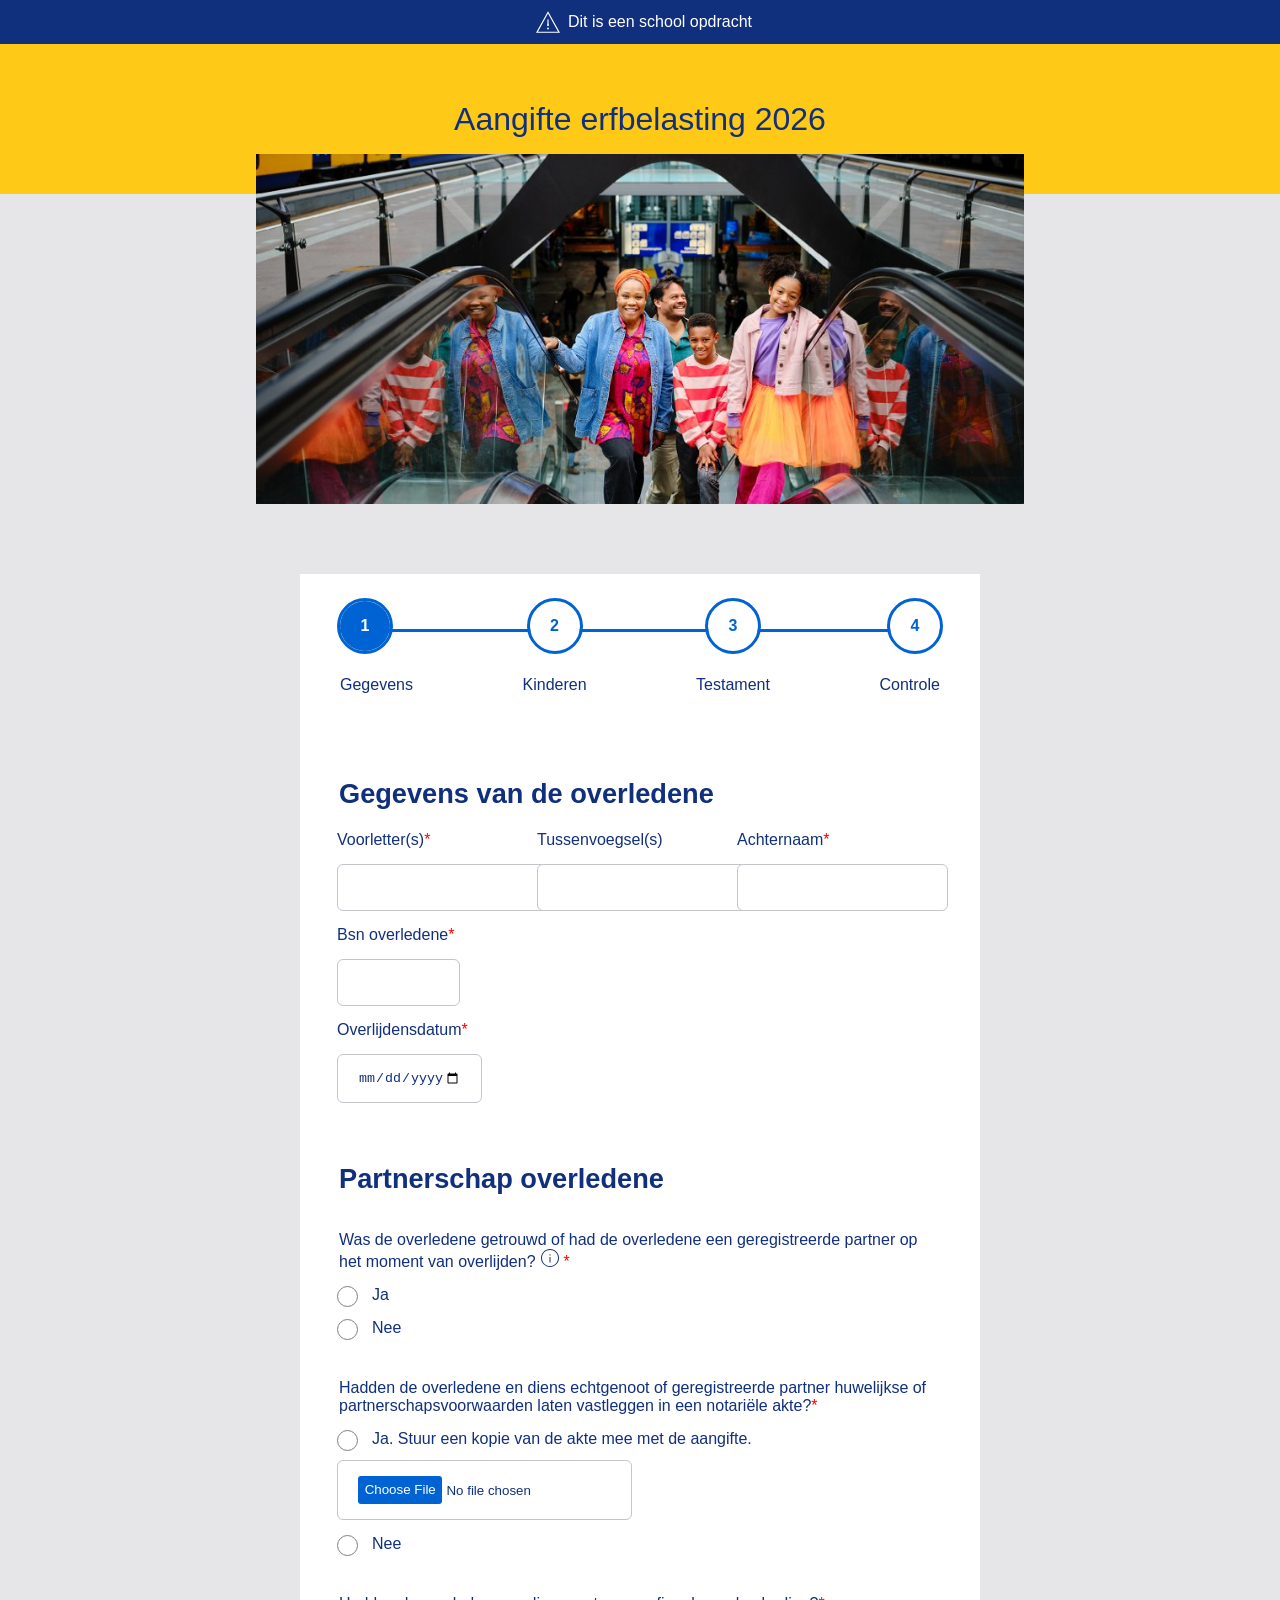
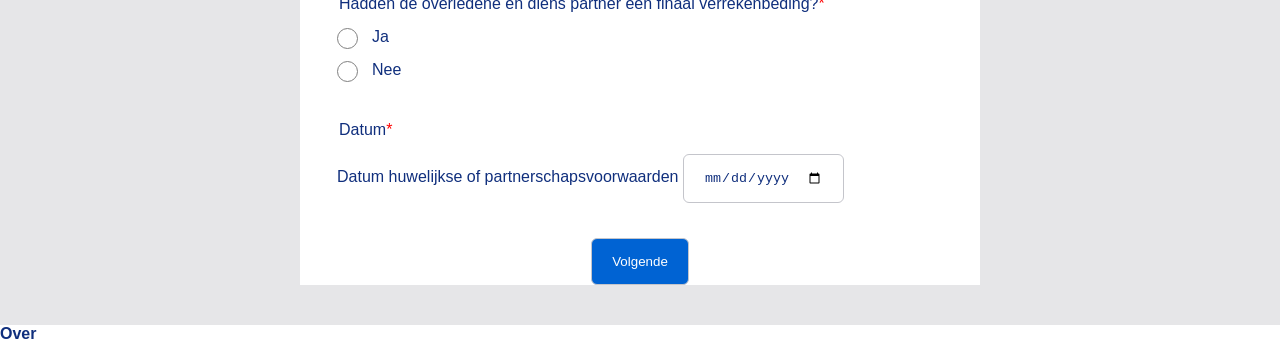
==== index.html @ 88e2ab3c "getting somewhere" ====
<!DOCTYPE html>
<html lang="nl">
<head>
	<meta charset="UTF-8">
	<meta name="viewport" content="width=device-width, initial-scale=1.0">
	<title>Aangifte erfbelasting 2026</title>
	<link rel="stylesheet" href="styles/style.css">
	<link rel="stylesheet" href="styles/steps.css">
	<link rel="stylesheet" href="styles/steps1.css">
</head>
<body>
	<header>
		<img class=alert src="img/alert.svg" alt="">
		<p>Dit is een school opdracht</p>
	</header>
	<main>
		<section>
			<h1>Aangifte erfbelasting 2026</h1>
			<img class="hero" src="img/trein.jpg" alt="trein">
		</section>
		<form action="page-two.html">
			<nav>
				<ol>
					<li><a href="#">Gegevens</a></li>
					<li><a href="page-two.html">Kinderen</a></li>
					<li><a href="page-three.html">Testament</a></li>
					<li><a href="check.html">Controle</a></li>
				</ol>
			</nav>
			<fieldset>
				<legend>Gegevens van de overledene</legend>
				<div class="three-col">
					<div>
						<label for="ov-naam">Voorletter(s)</label>
						<input required pattern="[A-Za-z.]+" type="text" id="ov-naam" name="ov-naam">
						<p class="error" id="error-ov-naam"></p>
					</div>
					<div>
						<label for="ov-tussen">Tussenvoegsel(s)</label>
						<input pattern="[A-Za-z]+" type="text" id="ov-tussen" name="tussen">
						<p class="errortwo"></p>
					</div>
					<div>
						<label for="ov-achternaam">Achternaam</label>
							<input required pattern="[A-Za-z]+" type="text" id="ov-achternaam" name="ov-achternaam">
							<p class="error" id="error-ov-achternaam"></p>
					</div>
				</div>
				<label for="bsn1">Bsn overledene</label>
				<input required min="100000000" max="999999999" id="bsn1" name="bsn1" type="number">
				<p class="error" id="error-bsn1"></p>

				<label for="deathdate">Overlijdensdatum</label>
				<input required type="date" id="deathdate" name="death-date">
				<p class="error" id="error-deathdate"></p>

			</fieldset>



			<fieldset>
				<legend>Partnerschap overledene</legend>
				
				<fieldset>
					<legend>Was de overledene getrouwd of had de overledene een geregistreerde partner op het moment van overlijden?<span class="tooltip">
						<img src="img/info.svg" alt="info">
						<span class="tooltiptext">Echtgenoot of geregistreerde partner zijn, is niet hetzelfde als:
							Samenwonen met een notarieel samenlevingscontract of
							samen met een huisgenoot op hetzelfde adres staan ingeschreven in de Basisregistratie Personen (BRP) van de gemeente
						</span>
					</span></legend>
					<label>
						Ja
						<input type="radio" name="overledene-getrouwd" value="overledene-getrouwd-ja">
						 <span class="checkmark"></span>
					</label>
					<label>
						Nee
						<input type="radio" name="overledene-getrouwd" value="overledene-getrouwd-nee">
						 <span class="checkmark"></span>
					</label>
				</fieldset>



				<fieldset class="b">
					<legend>Hadden de overledene en diens echtgenoot of geregistreerde partner huwelijkse of partnerschapsvoorwaarden laten vastleggen in een notariële akte?</legend>
					<label>Ja. Stuur een kopie van de akte mee met de aangifte.
						<input type="radio" name="notariële-akte" value="notariële-akte-ja">
						<span class="checkmark"></span>
					</label>
					<input type="file"> 
					<label>Nee
						<input type="radio" name="notariële-akte" value="notariële-akte-nee">
						<span class="checkmark"></span>
					</label>
				</fieldset>


			
				<fieldset class="c">
					<legend>Hadden de overledene en diens partner een finaal verrekenbeding?</legend>
					<label>Ja
						<input type="radio" name="finaal-verrekenbedin" value="finaal-verrekenbedin-ja">
						<span class="checkmark"></span>
					</label>
					<label>Nee
						<input type="radio" name="finaal-verrekenbedin" value="finaal-verrekenbedin-nee">
						<span class="checkmark"></span>
					</label>
				</fieldset>

				<fieldset class="d">
					<legend>Datum</legend>
					<label>Datum huwelijkse of partnerschapsvoorwaarden
						<input type="date" name="datum-huwelijk">
					</label>
				</fieldset>

			</fieldset>
			<input type="submit" value="Volgende" class="next-btn">
		</form>
	</main>
	<footer>
		<b>Over</b>
		<!-- <ul>
			<li>Minor</li>
			<li>Webdesign</li>
			<li>Development</li>
			<li>Alisha</li>
		</ul> -->
	</footer>
	<script src="script.js"></script>
</body>
</html>
---- styles/style.css ----
:root {
	--ns-yellow: #ffc917;
	--ns-blue: #102F7D;
	--grey-bg: #E6E6E8;
	--white: #ffffff;
	--black: #000000;
	--btn: #0063d3;
	--transparent-blue: #0062d355;
	--ns-border-form: #c4c5cb;
	--invalid: red;
	--valid:  rgb(47, 201, 0);
	--radio-color: #05A887;
}

* {
	margin: 0;
	box-sizing: border-box;
	color: var(--ns-blue);
}

header {
	display: flex;
	align-items: center;
	justify-content: center;
	text-align: center;
	padding: 2px;
	background-color: var(--ns-blue);
}

header > p {
	color: var(--white);
}

h1 {
	text-align: center;
	margin: 15px 0;
	font-weight: 100;
	font-size: 2em;
}

body {
	background-color: var(--grey-bg);
	font-family: 'Segoe UI', Tahoma, Geneva, Verdana, sans-serif, sans-serif, arial;
}

ul li {
	color: var(--white);
}

section {
	position: relative;
	background-color: var(--ns-yellow);
	display: flex;
	align-items: center;
	justify-content: center;
	flex-direction: column;
	width: 100%;
	height: 150px;
}

main {
	display: flex;
	align-items: center;
	justify-content: center;
	flex-direction: column;
}

/* form */
form {
	display: flex;
	justify-content: center;
	align-items: center;
	flex-direction: column;
	background-color: var(--white);
	margin: 0 0 40px 0;
	padding: 0 20px;
	width: 100%;
}

label {
	display: block;
	margin: 15px 0;
}

legend {
	font-weight: 700;
	font-size: 1.7rem;
	padding-top: 30px;
}

:user-invalid {
	border-bottom: 2px solid var(--invalid);
}

:user-valid {
	border-bottom: 2px solid var(--valid);
	background-image: url(../img/Green-check-mark.png);
	background-repeat: no-repeat;
    background-position: right 10px center;
    background-size: 10px;
}

label:has(+ input:required)::after,
div label:has(input:required)::after {
    content: "*";
    color: var(--invalid);
}

fieldset {
	width: 100%;
	margin: 10px;
	border: none;
}

fieldset > fieldset > legend {
	font-weight: 200;
	font-size: 16px;
}

fieldset > fieldset {
	padding: 0;
	margin: 0;
}

/* input */
input {
	padding: 15px 20px;
	border: 1px solid var(--ns-border-form);
	border-radius: 6px;
}

input:focus {
	outline: none !important;
    border: 2px solid var(--btn);
}

input[type='submit'] {
	background-color: var(--btn);
	color: var(--white);
	&:hover {
		cursor: pointer;
	}
}

input[type='radio']
{
	display: inline;
	padding: 20px;
}

/*
Source - https://stackoverflow.com/a/4298216
Posted by antonj, modified by community. See post 'Timeline' for change history
Retrieved 2026-03-08, License - CC BY-SA 4.0
*/

input::-webkit-outer-spin-button,
input::-webkit-inner-spin-button {
    -webkit-appearance: none;
    margin: 0;
}

input[type=number] {
    -moz-appearance: textfield; /* Firefox */
}

footer {
	background-color: var(--white);
	color: var(--btn);
}

label:has(input[type='radio']) {
  display: block;
  position: relative;
  padding-left: 35px;
  margin-bottom: 12px;
  cursor: pointer;
  -webkit-user-select: none;
  -moz-user-select: none;
  -ms-user-select: none;
  user-select: none;
}

/* Hide the browser's default radio button */
label input[type='radio'] {
  position: absolute;
  opacity: 0;
  cursor: pointer;
}

/* Create a custom radio button */
.checkmark {
  position: absolute;
  top: 0;
  left: 0;
  height: 21px;
  width: 21px;
  background-color: var(--white);
  border-radius: 50%;
  border: 1px solid gray;
}

/* On mouse-over, add a grey background color */
label:hover input ~ .checkmark {
  background-color: #ccc;
}

/* When the radio button is checked, add a blue background */
label input:checked ~ .checkmark {
  background-color: var(--white);
  border: 1px solid var(--radio-color);
}

/* Create the indicator (the dot/circle - hidden when not checked) */
.checkmark:after {
  content: "";
  position: absolute;
  display: none;
}

/* Show the indicator (dot/circle) when checked */
label input:checked ~ .checkmark:after {
  display: block;
}

/* Style the indicator (dot/circle) */
label .checkmark:after {
 	top: 4px;
    left: 4px;
    width: 11px;
    height: 11px;
	border-radius: 50%;
	background: var(--radio-color);
	animation: 0.1s --pop-in ease-in;
}

.three-col {
	display: grid;
	grid-template-columns: repeat(auto-fill, 200px);
}

div label input {
	margin: 10px 0;
}

.error {
	color: red;
}

.alert {
	z-index: 10;
	position: relative;
	width: 40px;
	height: 40px;
	top: 0;
}

input::file-selector-button {
  font-weight: bold;
  background-color: var(--btn);
  color: var(--white);
  padding: 0.5em;
  border-radius: 3px;
  border: none;
  font-weight: 100;
}

fieldset > fieldset legend::after {
	content: "*";
	color: var(--invalid);
}

.tooltip {
  position: relative;
  display: inline-block;
  cursor: pointer;
}

.tooltip img {
	  margin: 0 5px;
}

.tooltiptext {
  visibility: hidden;
  width: 300px;
  line-height: 24px;
  background-color: rgb(40, 40, 40);
  color: var(--white);
  border-radius: 6px;
  padding: 15px;
  position: absolute;
  z-index: 1;
  top: 100%;
  left: 65%;
  margin-left: -65px;
  -webkit-box-shadow: 0px 8px 28px -1px rgba(0,0,0,0.19); 
	box-shadow: 0px 8px 28px -1px rgba(0,0,0,0.19);
}

.tooltip:hover .tooltiptext {
  visibility: visible;
}

fieldset:has([value="overledene-getrouwd-nee"]:checked) + .b,
fieldset:has([value="overledene-getrouwd-nee"]:checked) ~ .c,
fieldset:has([value="overledene-getrouwd-nee"]:checked) ~ .d {
  display: none;
}

fieldset:has([value="notariële-akte-nee"]:checked) ~ .c,
fieldset:has([value="notariële-akte-nee"]:checked) ~ .d {
  display: none;
}

fieldset:has([value="kinderen-nee"]:checked) ~ .e,
fieldset:has([value="kinderen-nee"]:checked) ~ .f {
	display: none;
}

fieldset:has([value="kinderen-overleden-nee"]:checked) ~ .f {
	display: none;
}

fieldset:has([value="overledene-testament-nee"]:checked) ~ .g {
	display: none;
}

.card {
	background-color: var(--ns-yellow);
	padding: 20px;
}

@keyframes --pop-in {
	0% {
		scale: 0.5;
	}
	100% {
		scale: 1;
	}
}

@media (min-width: 1000px) {
	form {
		width: 680px;
		padding: 0 25px;
	}

	fieldset > fieldset {
		width: 100%;
	}

	ol {
		width: 600px;
	}
}

@media print {
	body {
		color: var(--black);
	}

	section {
	  margin-bottom: 0;
	}

  img, ol, input[type='submit'] header,
  footer, nav {
	display: none;
  }

}
---- styles/steps.css ----
ol {
	margin: 55px 0 0 0;
	padding: 0;
	position: sticky;
	display: flex;
	justify-content: space-between;
	align-items: center;
	list-style: none;
	border-top: 3px solid var(--btn);
	width: 320px;
}

a {
	text-decoration: none;
	column-rule: var(--btn);
	/* padding: 60px 20px 20px 20px; */
}

ol > li {
	display: flex;
	justify-content: center;
	align-items: center;
	padding: 44px 0;
	&:hover {
		cursor: pointer;
	}
}

ol > li::before {
	content: "";
	display: flex;
	align-items: center;
	justify-content: center;
	position: absolute;
	width: 50px;
	height: 50px;
	border-radius: 50px;
	font-weight: 700;
	bottom: 87px;
}

ol > li:first-child {
	justify-content: left;
}

ol > li:last-child {
	justify-content: right;
}

ol > li:nth-child(2)::before,
ol > li:nth-child(3)::before,
ol > li:nth-child(4)::before {
	color: var(--btn);
	background-color: var(--white);
	outline: 3px solid var(--btn);
}
ol > li:nth-child(2)::before {
	content: "2";
}

ol > li:nth-child(3)::before {
	content: "3";
}

ol > li:nth-child(4)::before {
	content: "4";
}


@media (min-width: 1000px) {

	ol {
		width: 600px;
	}
}
---- styles/steps1.css ----
ol > li:nth-child(1)::before {
	content: "1";
	color: var(--white);
	background-color: var(--btn);
	outline: 3px solid var(--btn);
}

.hero {
	position: absolute;
	top: 125px;
	width: 95%;
	height: 250px;
    object-fit: cover;
}

section {
	margin-bottom: 250px;
}


@media (min-width: 1000px) {
	section {
		margin-bottom: 380px;
	}

	.hero {
		top: 110px;
		width: 60%;
		height: 350px;
	}
}
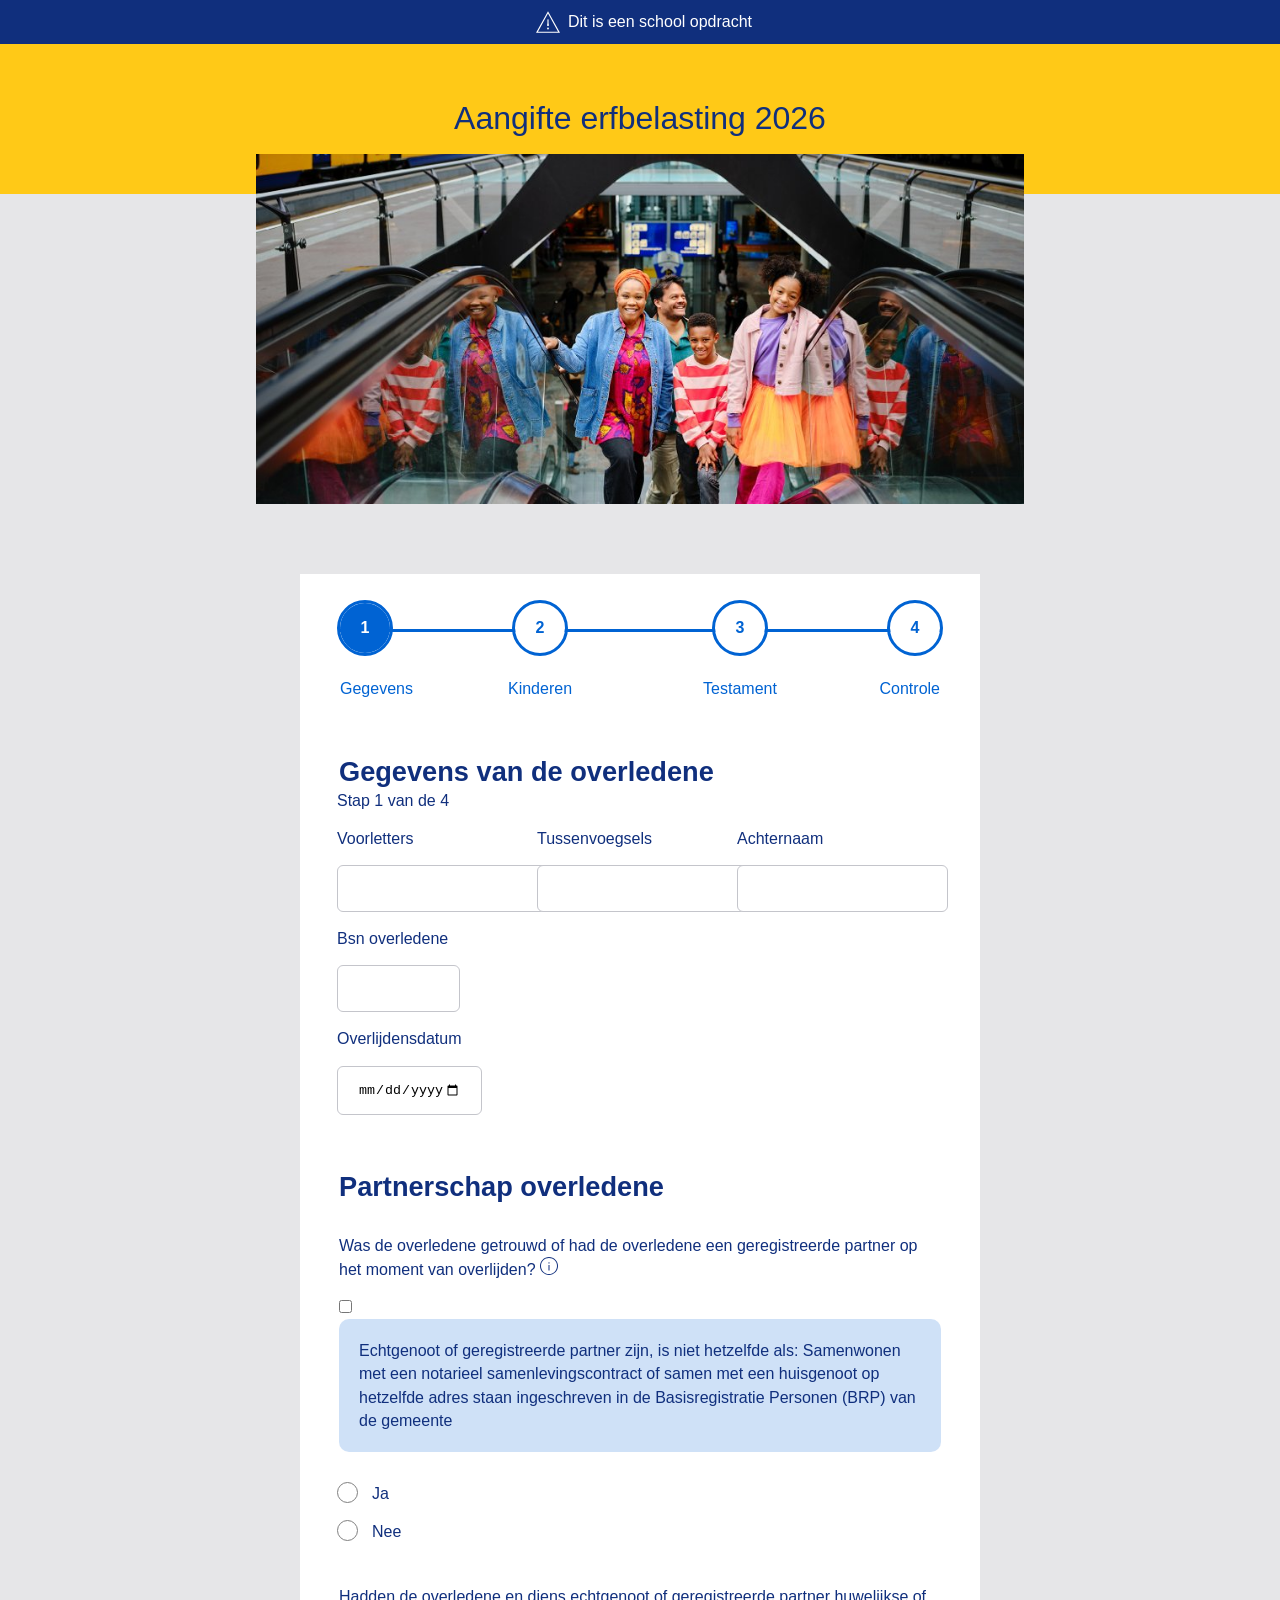
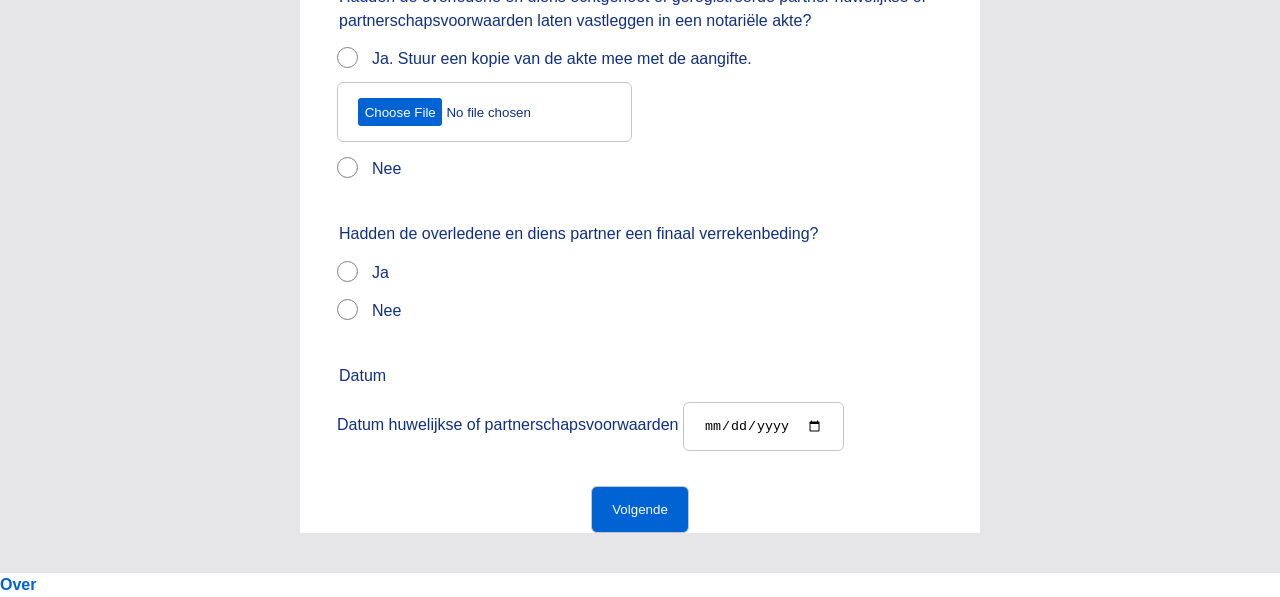
==== commit c97bcb6e: "stom" ====
--- a/index.html
+++ b/index.html
@@ -7,6 +7,7 @@
 	<link rel="stylesheet" href="styles/style.css">
 	<link rel="stylesheet" href="styles/steps.css">
 	<link rel="stylesheet" href="styles/steps1.css">
+	<link href="styles/print.css" media="print" rel="stylesheet" />
 </head>
 <body>
 	<header>
@@ -29,14 +30,15 @@
 			</nav>
 			<fieldset>
 				<legend>Gegevens van de overledene</legend>
+				<p>Stap 1 van de 4</p>
 				<div class="three-col">
 					<div>
-						<label for="ov-naam">Voorletter(s)</label>
+						<label for="ov-naam">Voorletters</label>
 						<input required pattern="[A-Za-z.]+" type="text" id="ov-naam" name="ov-naam">
 						<p class="error" id="error-ov-naam"></p>
 					</div>
 					<div>
-						<label for="ov-tussen">Tussenvoegsel(s)</label>
+						<label for="ov-tussen">Tussenvoegsels</label>
 						<input pattern="[A-Za-z]+" type="text" id="ov-tussen" name="tussen">
 						<p class="errortwo"></p>
 					</div>
@@ -64,10 +66,14 @@
 				<fieldset>
 					<legend>Was de overledene getrouwd of had de overledene een geregistreerde partner op het moment van overlijden?<span class="tooltip">
 						<img src="img/info.svg" alt="info">
-						<span class="tooltiptext">Echtgenoot of geregistreerde partner zijn, is niet hetzelfde als:
-							Samenwonen met een notarieel samenlevingscontract of
-							samen met een huisgenoot op hetzelfde adres staan ingeschreven in de Basisregistratie Personen (BRP) van de gemeente
-						</span>
+						<label for="">
+							<input type="checkbox" name="info-geregistreerde-partner">
+							<div class="info">
+								Echtgenoot of geregistreerde partner zijn, is niet hetzelfde als:
+								Samenwonen met een notarieel samenlevingscontract of
+								samen met een huisgenoot op hetzelfde adres staan ingeschreven in de Basisregistratie Personen (BRP) van de gemeente
+							</div>
+						</label>
 					</span></legend>
 					<label>
 						Ja
--- a/styles/style.css
+++ b/styles/style.css
@@ -5,7 +5,7 @@
 	--white: #ffffff;
 	--black: #000000;
 	--btn: #0063d3;
-	--transparent-blue: #0062d355;
+	--transparent-blue: #0062d330;
 	--ns-border-form: #c4c5cb;
 	--invalid: red;
 	--valid:  rgb(47, 201, 0);
@@ -15,7 +15,11 @@
 * {
 	margin: 0;
 	box-sizing: border-box;
+}
+
+body {
 	color: var(--ns-blue);
+	line-height: 145%;
 }
 
 header {
@@ -34,7 +38,7 @@
 h1 {
 	text-align: center;
 	margin: 15px 0;
-	font-weight: 100;
+	font-weight: 300;
 	font-size: 2em;
 }
 
@@ -43,9 +47,13 @@
 	font-family: 'Segoe UI', Tahoma, Geneva, Verdana, sans-serif, sans-serif, arial;
 }
 
-ul li {
-	color: var(--white);
-}
+nav ol li a {
+	bottom: 40px;
+	position: absolute;
+	padding: 160px 0 0 0;
+	color: var(--btn);
+}
+
 
 section {
 	position: relative;
@@ -100,12 +108,6 @@
     background-size: 10px;
 }
 
-label:has(+ input:required)::after,
-div label:has(input:required)::after {
-    content: "*";
-    color: var(--invalid);
-}
-
 fieldset {
 	width: 100%;
 	margin: 10px;
@@ -200,6 +202,10 @@
   border: 1px solid gray;
 }
 
+label input[value='radio']:focus {
+	outline: 2px solid red;
+}
+
 /* On mouse-over, add a grey background color */
 label:hover input ~ .checkmark {
   background-color: #ccc;
@@ -255,6 +261,12 @@
 	top: 0;
 }
 
+.info {
+	background-color: var(--transparent-blue);
+	padding: 20px;
+	border-radius: 10px;
+}
+
 input::file-selector-button {
   font-weight: bold;
   background-color: var(--btn);
@@ -265,42 +277,6 @@
   font-weight: 100;
 }
 
-fieldset > fieldset legend::after {
-	content: "*";
-	color: var(--invalid);
-}
-
-.tooltip {
-  position: relative;
-  display: inline-block;
-  cursor: pointer;
-}
-
-.tooltip img {
-	  margin: 0 5px;
-}
-
-.tooltiptext {
-  visibility: hidden;
-  width: 300px;
-  line-height: 24px;
-  background-color: rgb(40, 40, 40);
-  color: var(--white);
-  border-radius: 6px;
-  padding: 15px;
-  position: absolute;
-  z-index: 1;
-  top: 100%;
-  left: 65%;
-  margin-left: -65px;
-  -webkit-box-shadow: 0px 8px 28px -1px rgba(0,0,0,0.19); 
-	box-shadow: 0px 8px 28px -1px rgba(0,0,0,0.19);
-}
-
-.tooltip:hover .tooltiptext {
-  visibility: visible;
-}
-
 fieldset:has([value="overledene-getrouwd-nee"]:checked) + .b,
 fieldset:has([value="overledene-getrouwd-nee"]:checked) ~ .c,
 fieldset:has([value="overledene-getrouwd-nee"]:checked) ~ .d {
@@ -353,19 +329,3 @@
 		width: 600px;
 	}
 }
-
-@media print {
-	body {
-		color: var(--black);
-	}
-
-	section {
-	  margin-bottom: 0;
-	}
-
-  img, ol, input[type='submit'] header,
-  footer, nav {
-	display: none;
-  }
-
-}
--- a/styles/steps.css
+++ b/styles/steps.css
@@ -17,6 +17,8 @@
 }
 
 ol > li {
+	top: 20px;
+	position: relative;
 	display: flex;
 	justify-content: center;
 	align-items: center;
--- a/styles/print.css
+++ b/styles/print.css
@@ -0,0 +1,19 @@
+@media print {
+	body {
+		color: var(--black);
+	}
+
+	section {
+	  margin-bottom: 0;
+	}
+
+  img, ol, input[type='submit'] header,
+  footer, nav {
+	display: none;
+  }
+
+  input {
+	border: 1px dotted var(--black);
+  }
+
+}
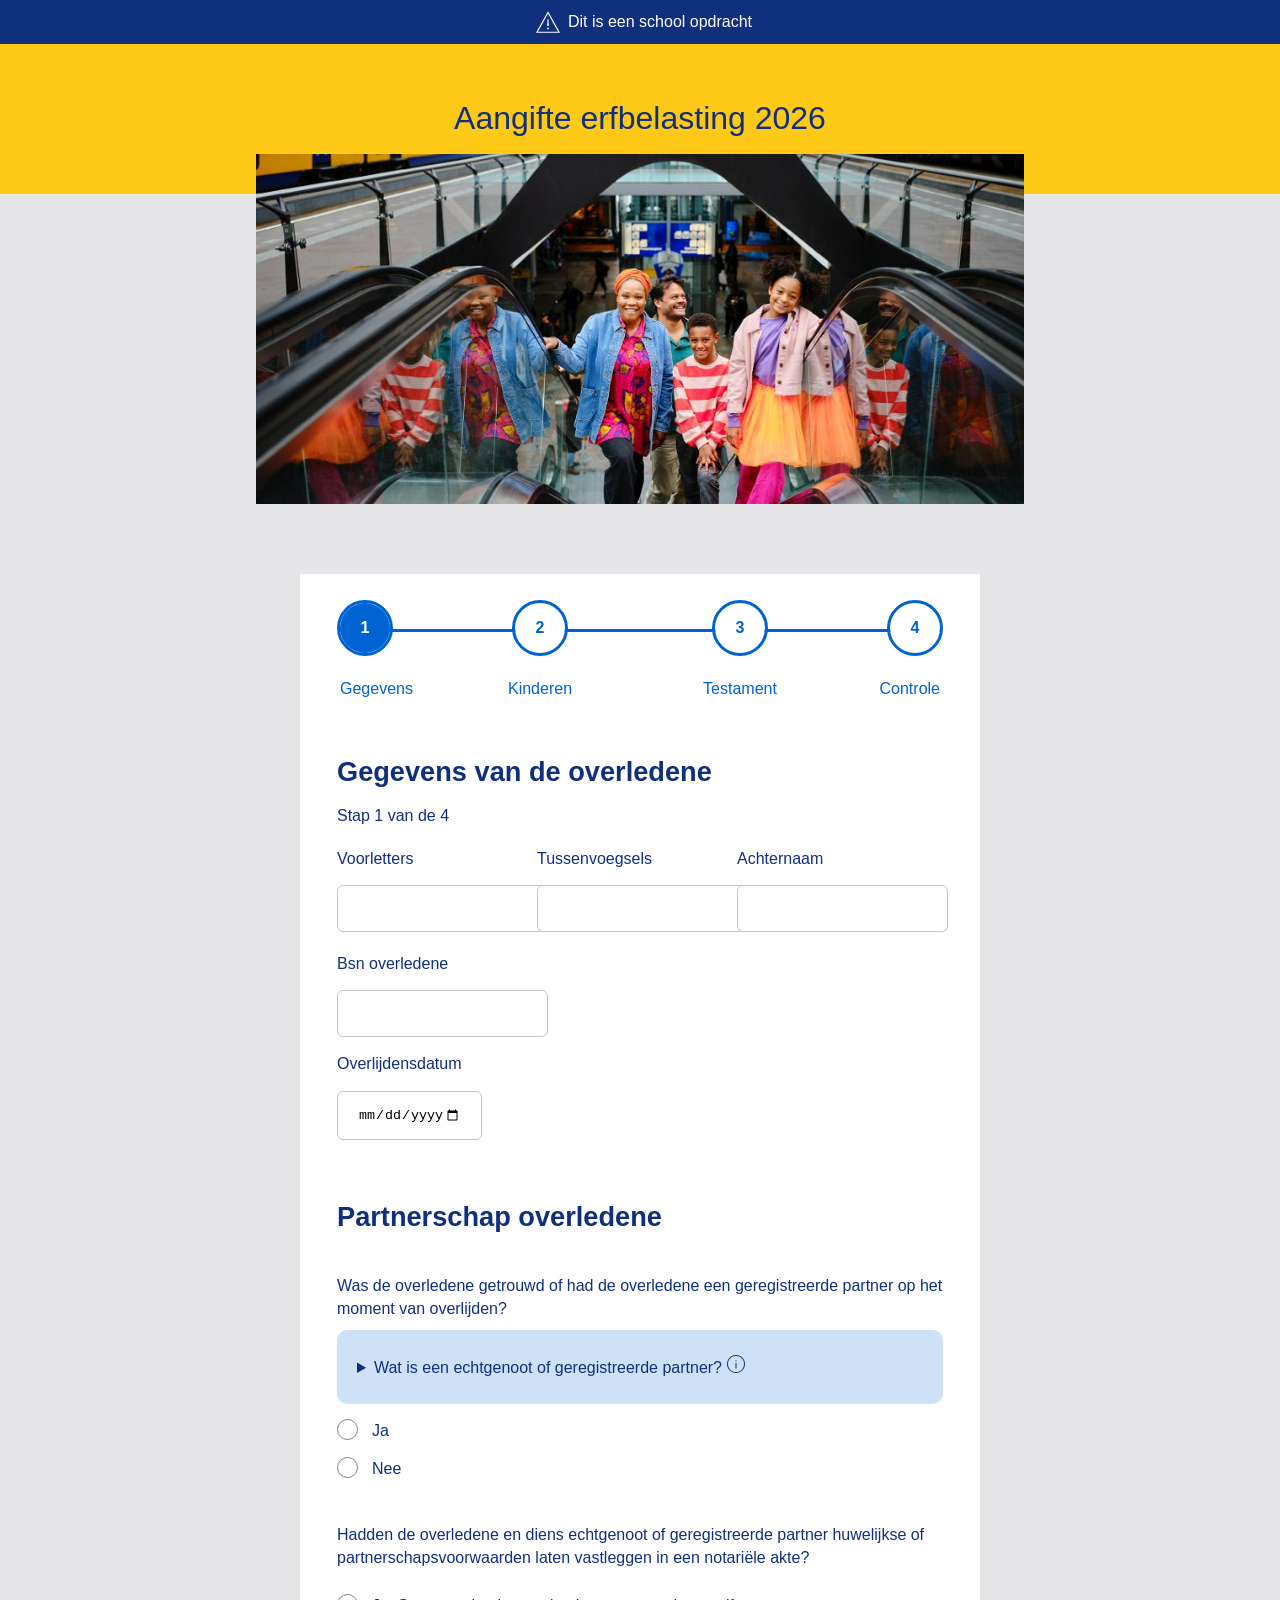
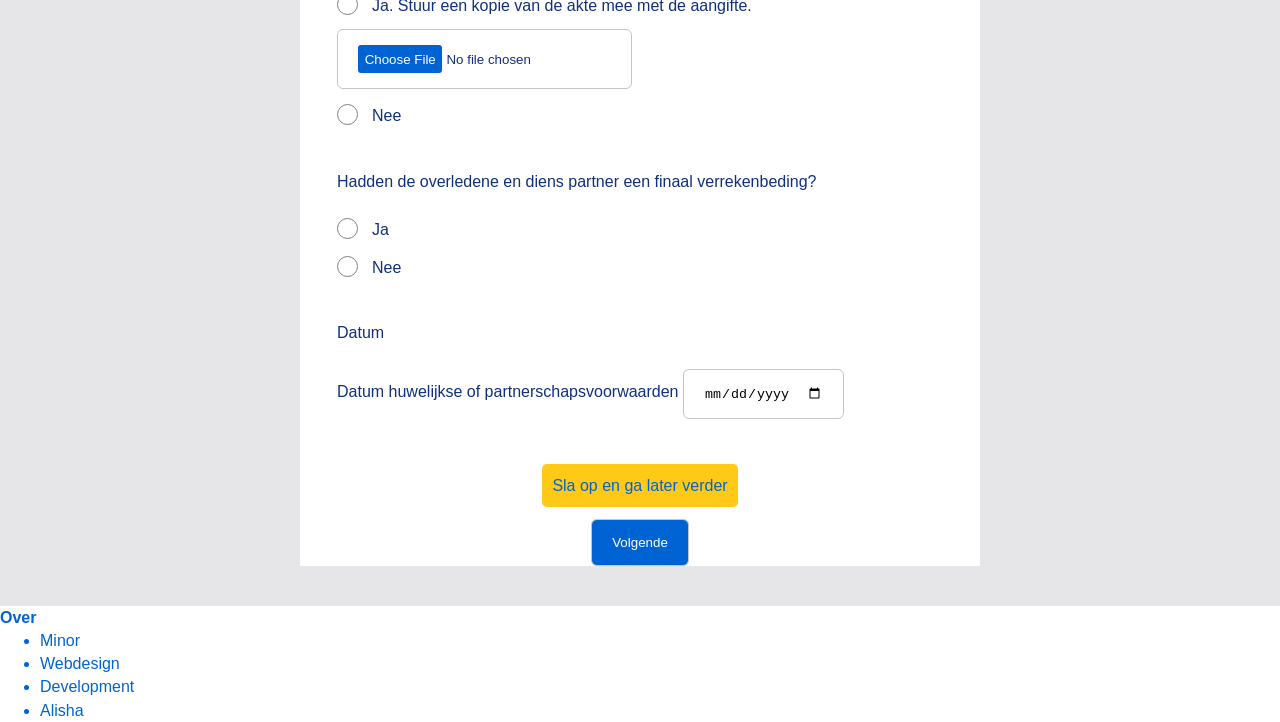
==== commit 6c2c7550: "added a thingy" ====
--- a/index.html
+++ b/index.html
@@ -7,7 +7,7 @@
 	<link rel="stylesheet" href="styles/style.css">
 	<link rel="stylesheet" href="styles/steps.css">
 	<link rel="stylesheet" href="styles/steps1.css">
-	<link href="styles/print.css" media="print" rel="stylesheet" />
+	<link href="styles/print.css" media="print" rel="stylesheet">
 </head>
 <body>
 	<header>
@@ -34,28 +34,26 @@
 				<div class="three-col">
 					<div>
 						<label for="ov-naam">Voorletters</label>
-						<input required pattern="[A-Za-z.]+" type="text" id="ov-naam" name="ov-naam">
+						<input required type="text" id="ov-naam" name="ov-naam" title="Voornaam is incorrect">
 						<p class="error" id="error-ov-naam"></p>
 					</div>
 					<div>
 						<label for="ov-tussen">Tussenvoegsels</label>
-						<input pattern="[A-Za-z]+" type="text" id="ov-tussen" name="tussen">
-						<p class="errortwo"></p>
+						<input type="text" id="ov-tussen" name="tussen" title="Tussenvoegsels zijn incorrect">
+						<p class="error"></p>
 					</div>
 					<div>
 						<label for="ov-achternaam">Achternaam</label>
-							<input required pattern="[A-Za-z]+" type="text" id="ov-achternaam" name="ov-achternaam">
+							<input required type="text" id="ov-achternaam" name="ov-achternaam" title="Achternaam is incorrect">
 							<p class="error" id="error-ov-achternaam"></p>
 					</div>
 				</div>
 				<label for="bsn1">Bsn overledene</label>
-				<input required min="100000000" max="999999999" id="bsn1" name="bsn1" type="number">
+				<input required pattern="[0-9]{9}" inputmode="numeric" id="bsn1" name="bsn1" title="BSN is incorrect">
 				<p class="error" id="error-bsn1"></p>
-
 				<label for="deathdate">Overlijdensdatum</label>
-				<input required type="date" id="deathdate" name="death-date">
+				<input required type="date" id="deathdate" name="death-date" title="Overlijdensdatum is incorrect">
 				<p class="error" id="error-deathdate"></p>
-
 			</fieldset>
 
 
@@ -64,27 +62,24 @@
 				<legend>Partnerschap overledene</legend>
 				
 				<fieldset>
-					<legend>Was de overledene getrouwd of had de overledene een geregistreerde partner op het moment van overlijden?<span class="tooltip">
-						<img src="img/info.svg" alt="info">
-						<label for="">
-							<input type="checkbox" name="info-geregistreerde-partner">
-							<div class="info">
-								Echtgenoot of geregistreerde partner zijn, is niet hetzelfde als:
-								Samenwonen met een notarieel samenlevingscontract of
-								samen met een huisgenoot op hetzelfde adres staan ingeschreven in de Basisregistratie Personen (BRP) van de gemeente
-							</div>
-						</label>
-					</span></legend>
+					<legend>Was de overledene getrouwd of had de overledene een geregistreerde partner op het moment van overlijden?</legend>
+						<details>
+							<summary>Wat is een echtgenoot of geregistreerde partner?<img src="img/info.svg" alt="info"></summary>
+							Echtgenoot of geregistreerde partner zijn, is niet hetzelfde als:
+							Samenwonen met een notarieel samenlevingscontract of
+							samen met een huisgenoot op hetzelfde adres staan ingeschreven in de Basisregistratie Personen (BRP) van de gemeente
+						</details>
 					<label>
 						Ja
-						<input type="radio" name="overledene-getrouwd" value="overledene-getrouwd-ja">
+						<input required type="radio" name="overledene-getrouwd" value="overledene-getrouwd-ja">
 						 <span class="checkmark"></span>
 					</label>
 					<label>
 						Nee
-						<input type="radio" name="overledene-getrouwd" value="overledene-getrouwd-nee">
+						<input required type="radio" name="overledene-getrouwd" value="overledene-getrouwd-nee" title="Kies 1 van deze opties">
 						 <span class="checkmark"></span>
 					</label>
+					<p class="error" id="error-pick-one"></p>
 				</fieldset>
 
 
@@ -124,17 +119,21 @@
 				</fieldset>
 
 			</fieldset>
-			<input type="submit" value="Volgende" class="next-btn">
+			<label class="for-later">Sla op en ga later verder
+				<input type="radio" value="sla-op">
+			</label>
+			<mark></mark>
+			<input type="submit" value="Volgende">
 		</form>
 	</main>
 	<footer>
 		<b>Over</b>
-		<!-- <ul>
+		<ul>
 			<li>Minor</li>
 			<li>Webdesign</li>
 			<li>Development</li>
 			<li>Alisha</li>
-		</ul> -->
+		</ul>
 	</footer>
 	<script src="script.js"></script>
 </body>
--- a/styles/style.css
+++ b/styles/style.css
@@ -31,6 +31,10 @@
 	background-color: var(--ns-blue);
 }
 
+p {
+	margin: 5px 0;
+}
+
 header > p {
 	color: var(--white);
 }
@@ -40,6 +44,10 @@
 	margin: 15px 0;
 	font-weight: 300;
 	font-size: 2em;
+}
+
+h2, b {
+	margin: 40px 0 15px 0;
 }
 
 body {
@@ -93,7 +101,7 @@
 legend {
 	font-weight: 700;
 	font-size: 1.7rem;
-	padding-top: 30px;
+	padding: 30px 0 10px 0;
 }
 
 :user-invalid {
@@ -182,7 +190,7 @@
   -ms-user-select: none;
   user-select: none;
 }
-
+/* Create a custom radio button w3schools */
 /* Hide the browser's default radio button */
 label input[type='radio'] {
   position: absolute;
@@ -190,7 +198,6 @@
   cursor: pointer;
 }
 
-/* Create a custom radio button */
 .checkmark {
   position: absolute;
   top: 0;
@@ -206,30 +213,25 @@
 	outline: 2px solid red;
 }
 
-/* On mouse-over, add a grey background color */
 label:hover input ~ .checkmark {
   background-color: #ccc;
 }
 
-/* When the radio button is checked, add a blue background */
 label input:checked ~ .checkmark {
   background-color: var(--white);
   border: 1px solid var(--radio-color);
 }
 
-/* Create the indicator (the dot/circle - hidden when not checked) */
 .checkmark:after {
   content: "";
   position: absolute;
   display: none;
 }
 
-/* Show the indicator (dot/circle) when checked */
 label input:checked ~ .checkmark:after {
   display: block;
 }
 
-/* Style the indicator (dot/circle) */
 label .checkmark:after {
  	top: 4px;
     left: 4px;
@@ -249,22 +251,18 @@
 	margin: 10px 0;
 }
 
-.error {
-	color: red;
-}
-
-.alert {
-	z-index: 10;
-	position: relative;
-	width: 40px;
-	height: 40px;
-	top: 0;
-}
-
-.info {
+details {
 	background-color: var(--transparent-blue);
 	padding: 20px;
 	border-radius: 10px;
+}
+
+summary {
+	padding: 5px 0;
+}
+
+summary > img {
+	padding: 0 5px;
 }
 
 input::file-selector-button {
@@ -301,9 +299,60 @@
 	display: none;
 }
 
+mark {
+	background-color: transparent;
+	color: var(--radio-color);
+}
+
 .card {
 	background-color: var(--ns-yellow);
 	padding: 20px;
+}
+
+.error {
+	color: red;
+	margin-top: 5px;
+}
+
+.alert {
+	z-index: 10;
+	position: relative;
+	width: 40px;
+	height: 40px;
+	top: 0;
+}
+
+.for-later {
+	background-color: var(--ns-yellow);
+	color: var(--btn);
+	padding: 10px !important;
+	margin: 10px;
+	border-radius: 5px;
+	input {
+		display: none;
+	}
+}
+
+body:has([value="sla-op"]:checked) mark::after {
+  content: "Uw antwoorden zijn opgeslagen";
+}
+
+.change-answer-btn {
+	background-color: var(--ns-yellow);
+	color: var(--btn);
+	padding: 10px;
+	border-radius: 5px;
+	width: 190px;
+	&:hover {
+		cursor: pointer;
+	}
+	input {
+		display: none;
+	}
+}
+
+.change-answers {
+	display: none;
 }
 
 @keyframes --pop-in {
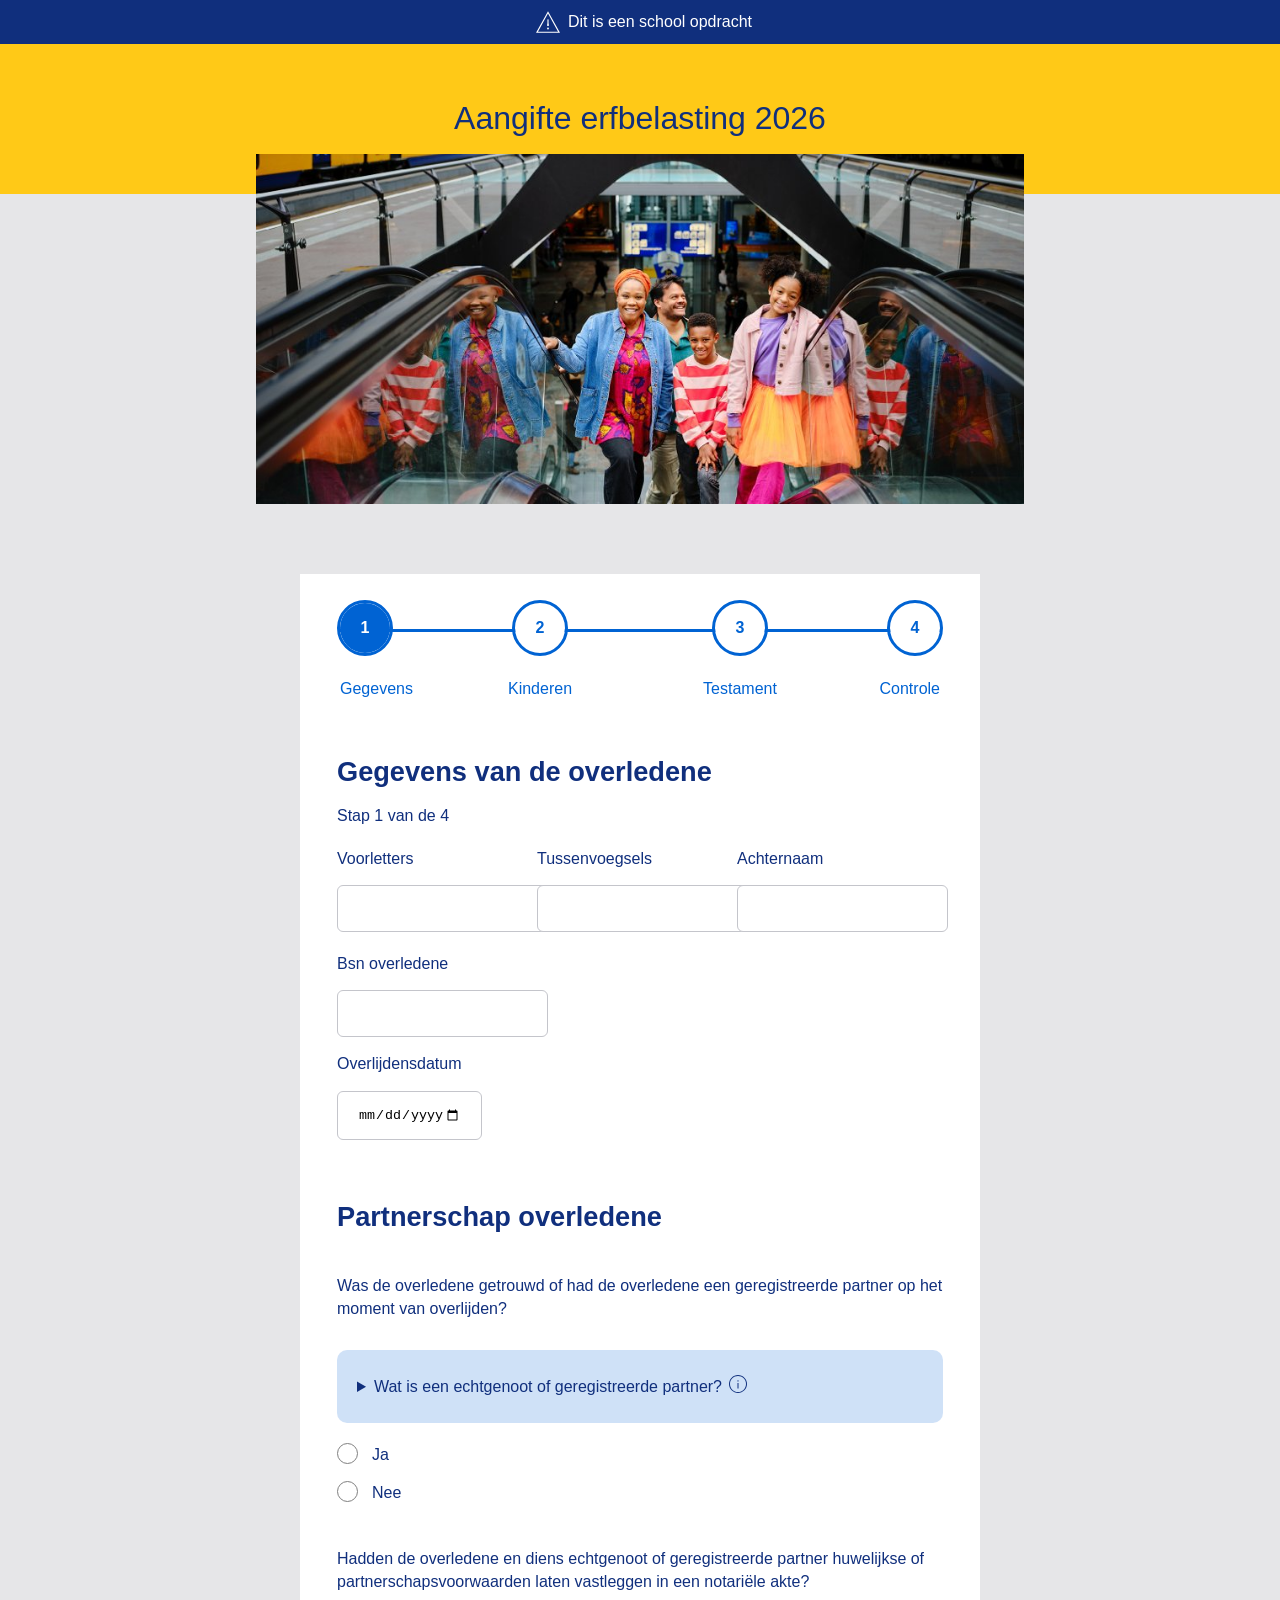
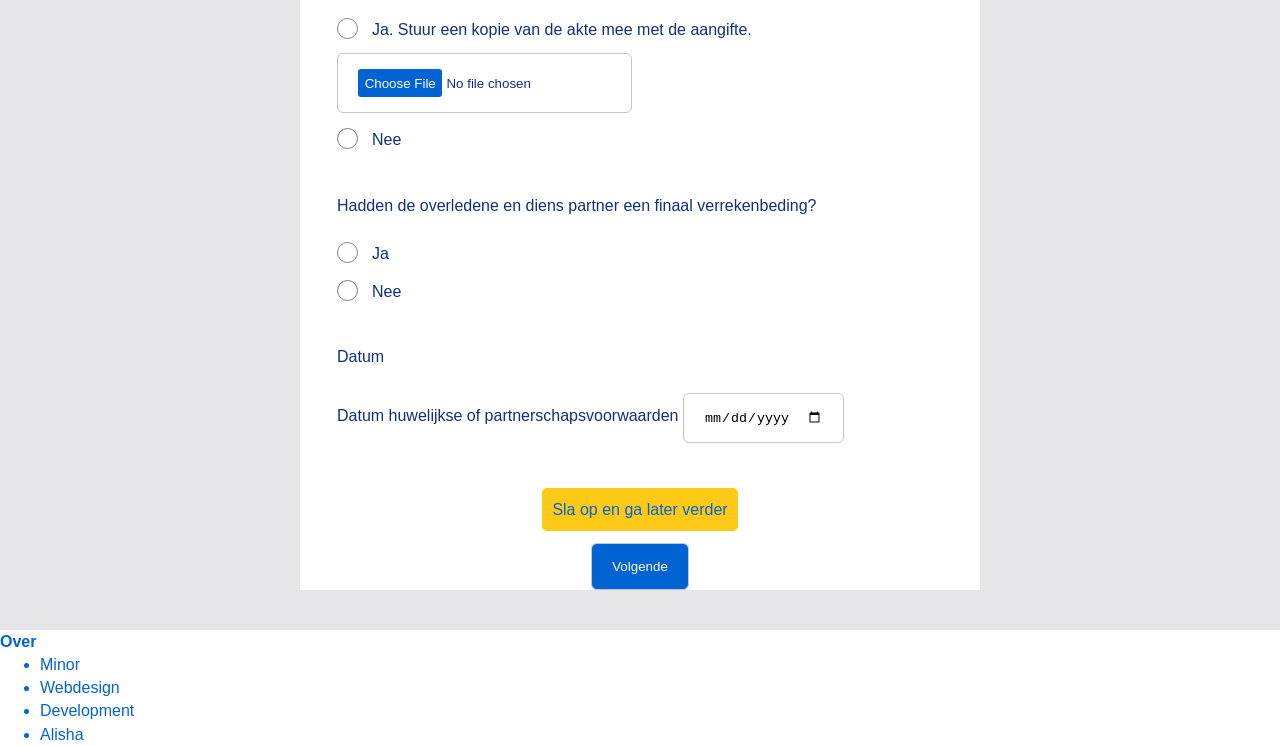
==== commit fc7102eb: "checkout done" ====
--- a/index.html
+++ b/index.html
@@ -7,7 +7,6 @@
 	<link rel="stylesheet" href="styles/style.css">
 	<link rel="stylesheet" href="styles/steps.css">
 	<link rel="stylesheet" href="styles/steps1.css">
-	<link href="styles/print.css" media="print" rel="stylesheet">
 </head>
 <body>
 	<header>
--- a/styles/style.css
+++ b/styles/style.css
@@ -254,6 +254,7 @@
 details {
 	background-color: var(--transparent-blue);
 	padding: 20px;
+	margin: 20px 0;
 	border-radius: 10px;
 }
 
@@ -262,7 +263,8 @@
 }
 
 summary > img {
-	padding: 0 5px;
+	padding: 0 7px;
+	margin-bottom: -1px;
 }
 
 input::file-selector-button {
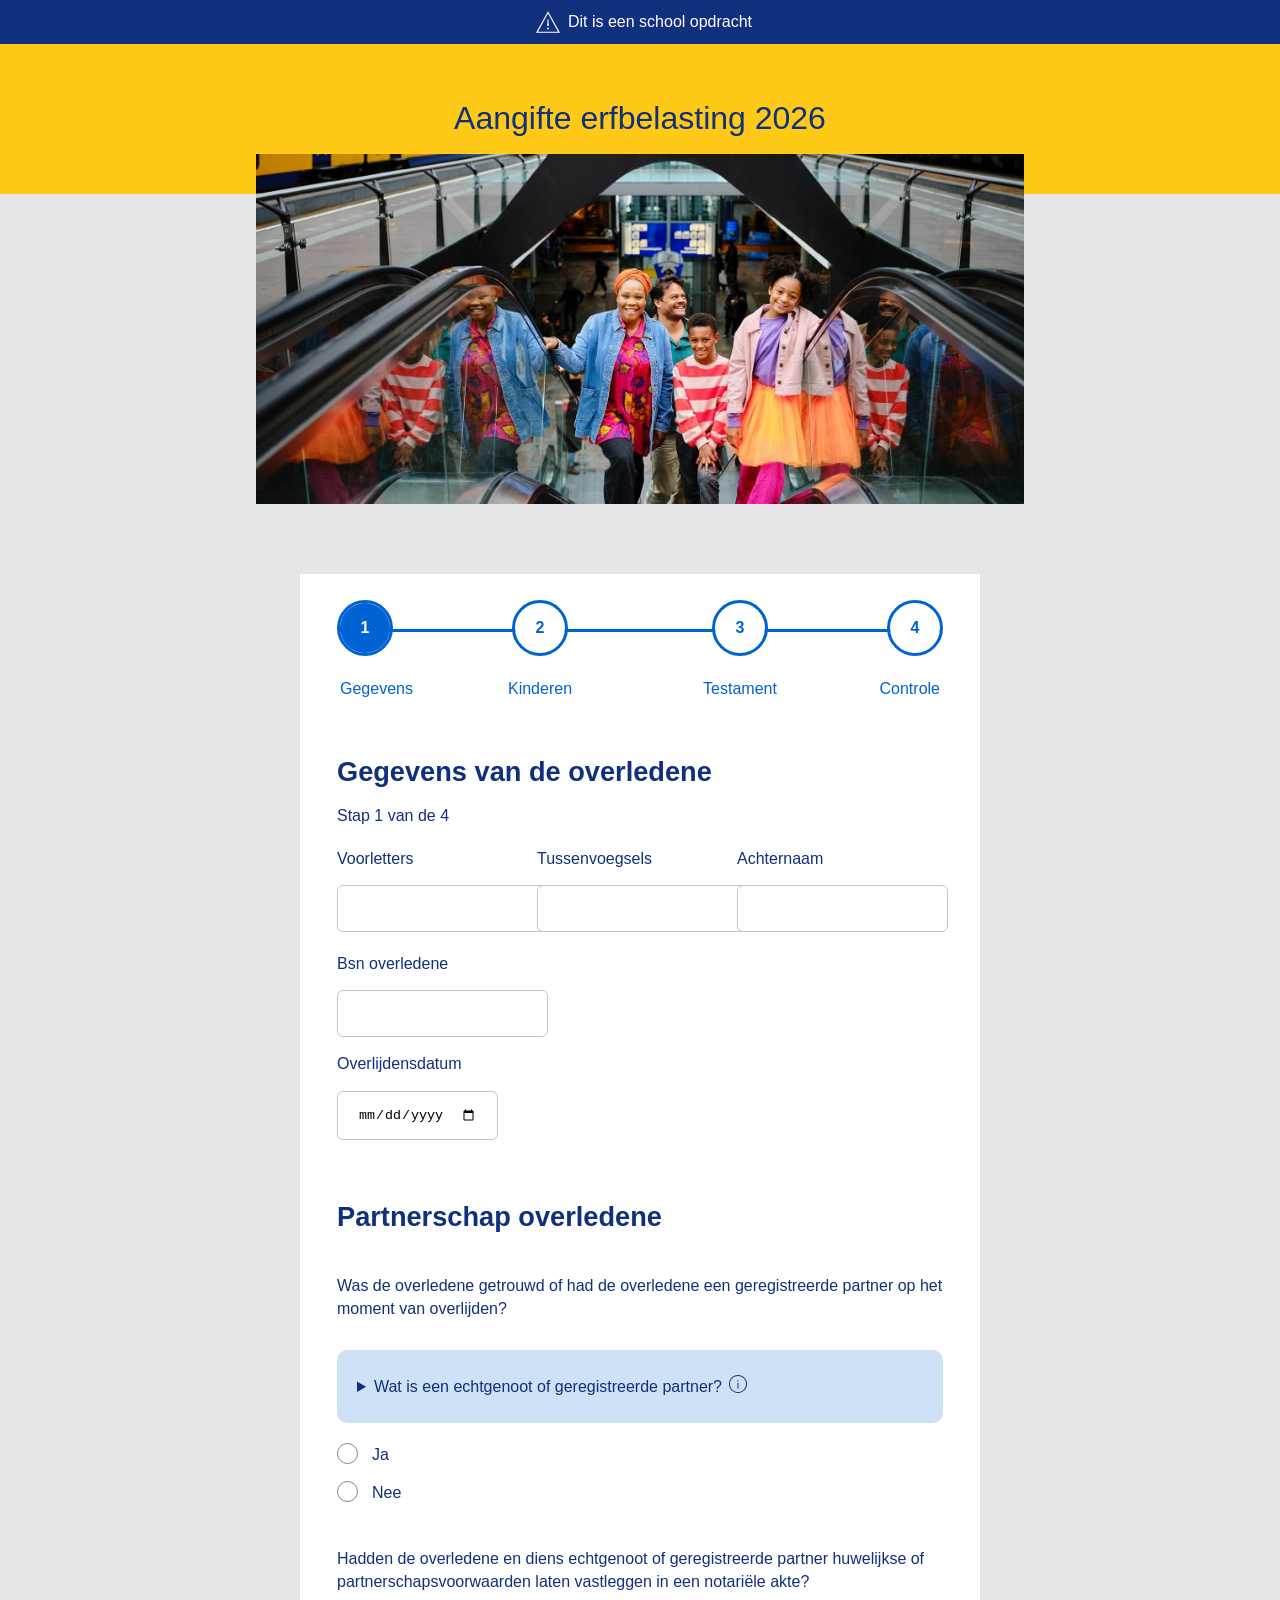
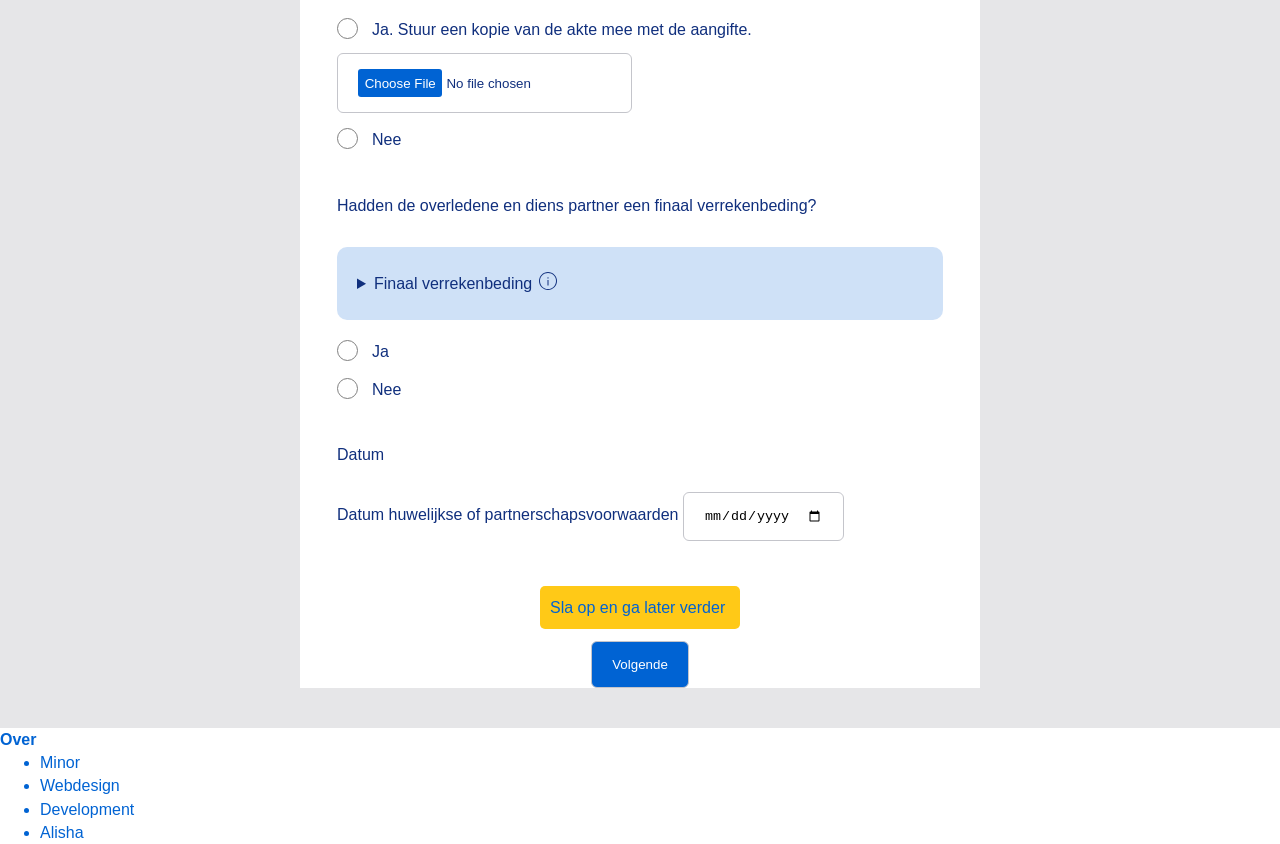
==== commit 692584dd: "added more custom errors" ====
--- a/index.html
+++ b/index.html
@@ -62,25 +62,28 @@
 				
 				<fieldset>
 					<legend>Was de overledene getrouwd of had de overledene een geregistreerde partner op het moment van overlijden?</legend>
-						<details>
-							<summary>Wat is een echtgenoot of geregistreerde partner?<img src="img/info.svg" alt="info"></summary>
-							Echtgenoot of geregistreerde partner zijn, is niet hetzelfde als:
-							Samenwonen met een notarieel samenlevingscontract of
-							samen met een huisgenoot op hetzelfde adres staan ingeschreven in de Basisregistratie Personen (BRP) van de gemeente
-						</details>
+					<details>
+						<summary>Wat is een echtgenoot of geregistreerde partner?<img src="img/info.svg" alt="info"></summary>
+						Een echtgenoot en een geregistreerd partner zijn beiden personen met wie u een wettelijk erkende relatie heeft aangegaan.
+						Een echtgenoot of geregistreerde partner zijn, is niet hetzelfde als:
+						Samenwonen met een notarieel samenlevingscontract of
+						samen met een huisgenoot op hetzelfde adres staan ingeschreven in de Basisregistratie Personen (BRP) van de gemeente
+					</details>
 					<label>
 						Ja
-						<input required type="radio" name="overledene-getrouwd" value="overledene-getrouwd-ja">
-						 <span class="checkmark"></span>
+						<input required type="radio" name="overledene-getrouwd">
+						<span class="checkmark"></span>
 					</label>
 					<label>
 						Nee
-						<input required type="radio" name="overledene-getrouwd" value="overledene-getrouwd-nee" title="Kies 1 van deze opties">
-						 <span class="checkmark"></span>
+						<input required type="radio" name="overledene-getrouwd" id="overledene-getrouwd" title="Vul 1 van deze antwoorden in om verder te gaan">
+						<span class="checkmark"></span>
 					</label>
-					<p class="error" id="error-pick-one"></p>
+					<p class="error" id="error-overledene-getrouwd"></p>
+
 				</fieldset>
 
+			
 
 
 				<fieldset class="b">
@@ -100,6 +103,21 @@
 			
 				<fieldset class="c">
 					<legend>Hadden de overledene en diens partner een finaal verrekenbeding?</legend>
+						<details>
+							<summary>Finaal verrekenbeding<img src="img/info.svg" alt="info"></summary>
+							Was de overledene getrouwd op huwelijkse voorwaarden?
+							Of hadden de overledene en de partner een geregistreerd
+							partnerschap en hadden zij partnerschapsvoorwaarden?
+							Dan kan het zijn dat overledene en partner samen een finaal
+							verrekenbeding hebben. Dit betekent dat bij overlijden het
+							gezamenlijke vermogen verrekend wordt op dezelfde
+							manier als wanneer ze in gemeenschap van goederen waren
+							getrouwd. Of op dezelfde manier als wanneer zij geen
+							partnerschapsvoorwaarden hadden. De waarde van
+							sommige zaken kan buiten deze verdeling gehouden
+							worden, zoals het vermogen dat 1 van de partners al had
+							voordat zij gingen trouwen. 
+						</details>
 					<label>Ja
 						<input type="radio" name="finaal-verrekenbedin" value="finaal-verrekenbedin-ja">
 						<span class="checkmark"></span>
--- a/styles/style.css
+++ b/styles/style.css
@@ -330,6 +330,7 @@
 	padding: 10px !important;
 	margin: 10px;
 	border-radius: 5px;
+	width: 200px;
 	input {
 		display: none;
 	}
@@ -357,12 +358,24 @@
 	display: none;
 }
 
+body:has([value="show-input-to-fix"]:checked) .change-answers {
+  display: block;
+}
+
+
 @keyframes --pop-in {
 	0% {
 		scale: 0.5;
 	}
 	100% {
 		scale: 1;
+	}
+}
+
+@media (min-width: 640px) {
+	form {
+		width: 600px;
+		padding: 0 25px;
 	}
 }
 
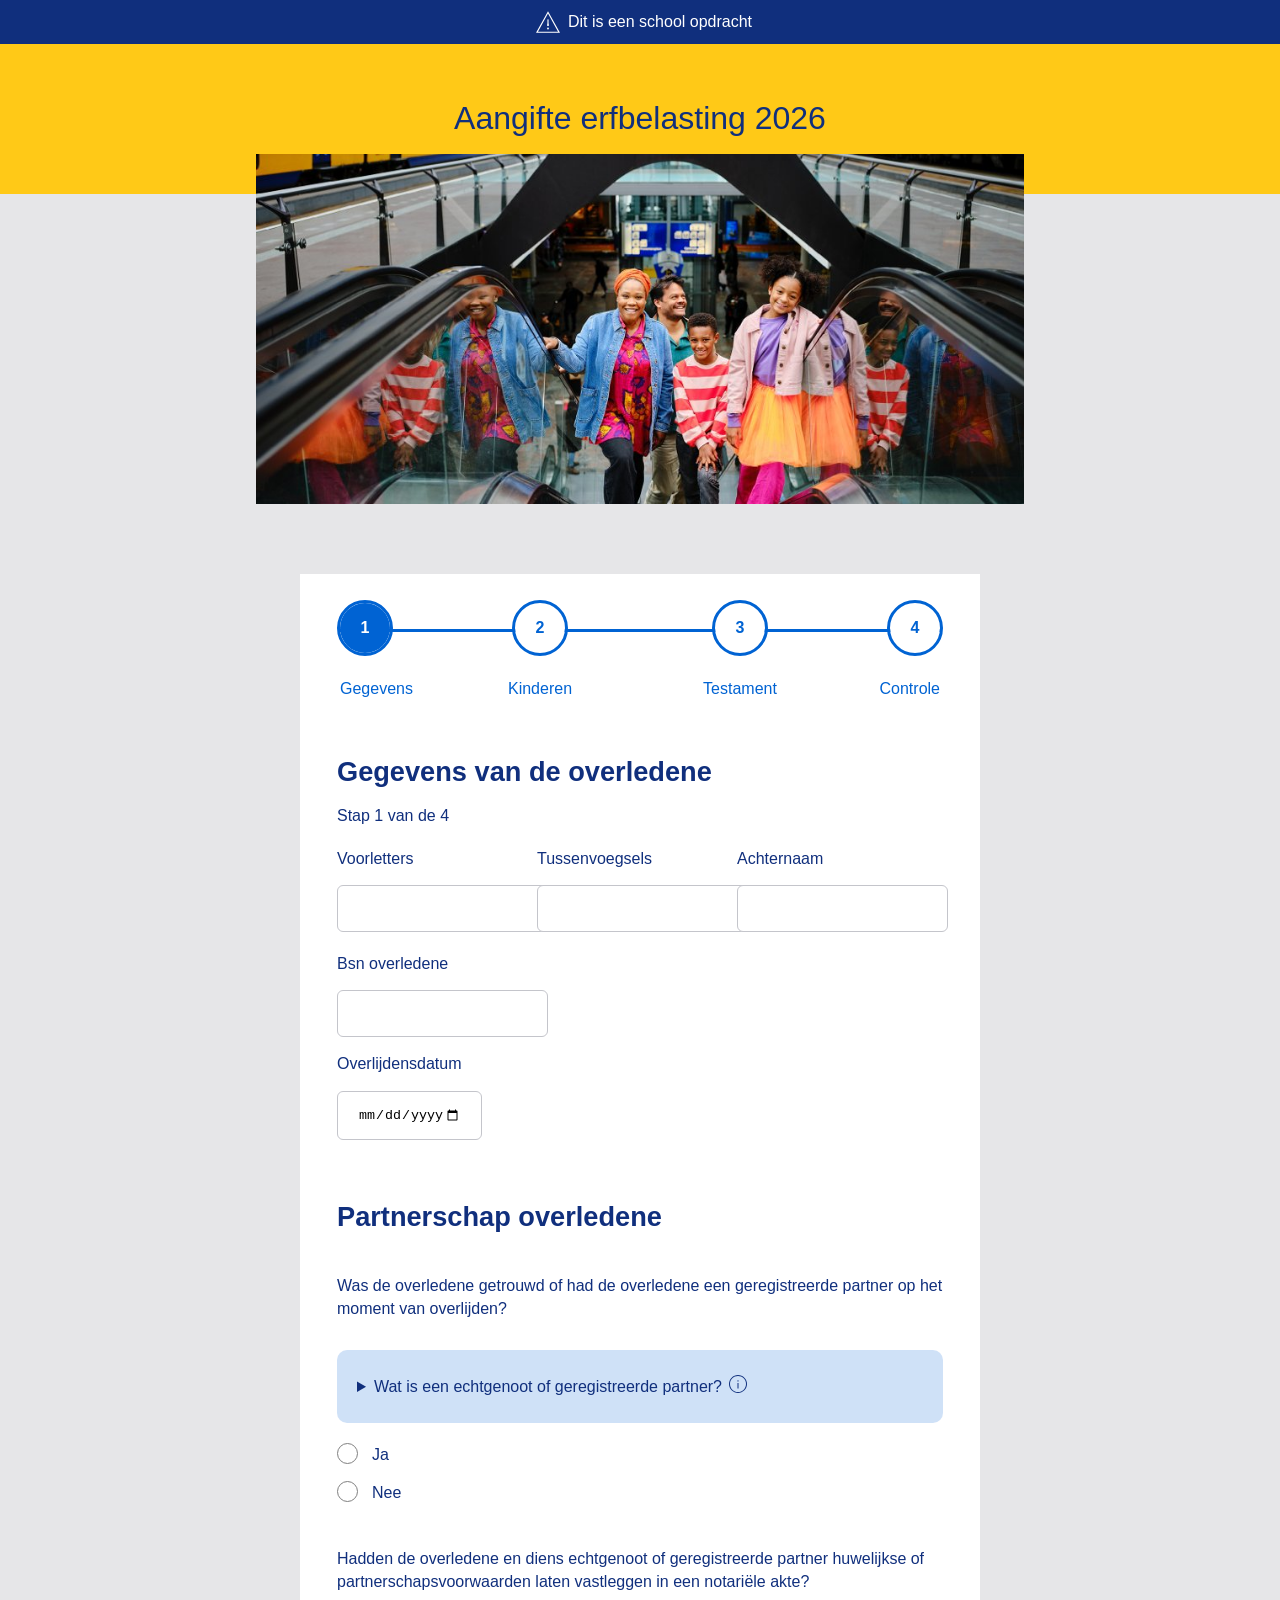
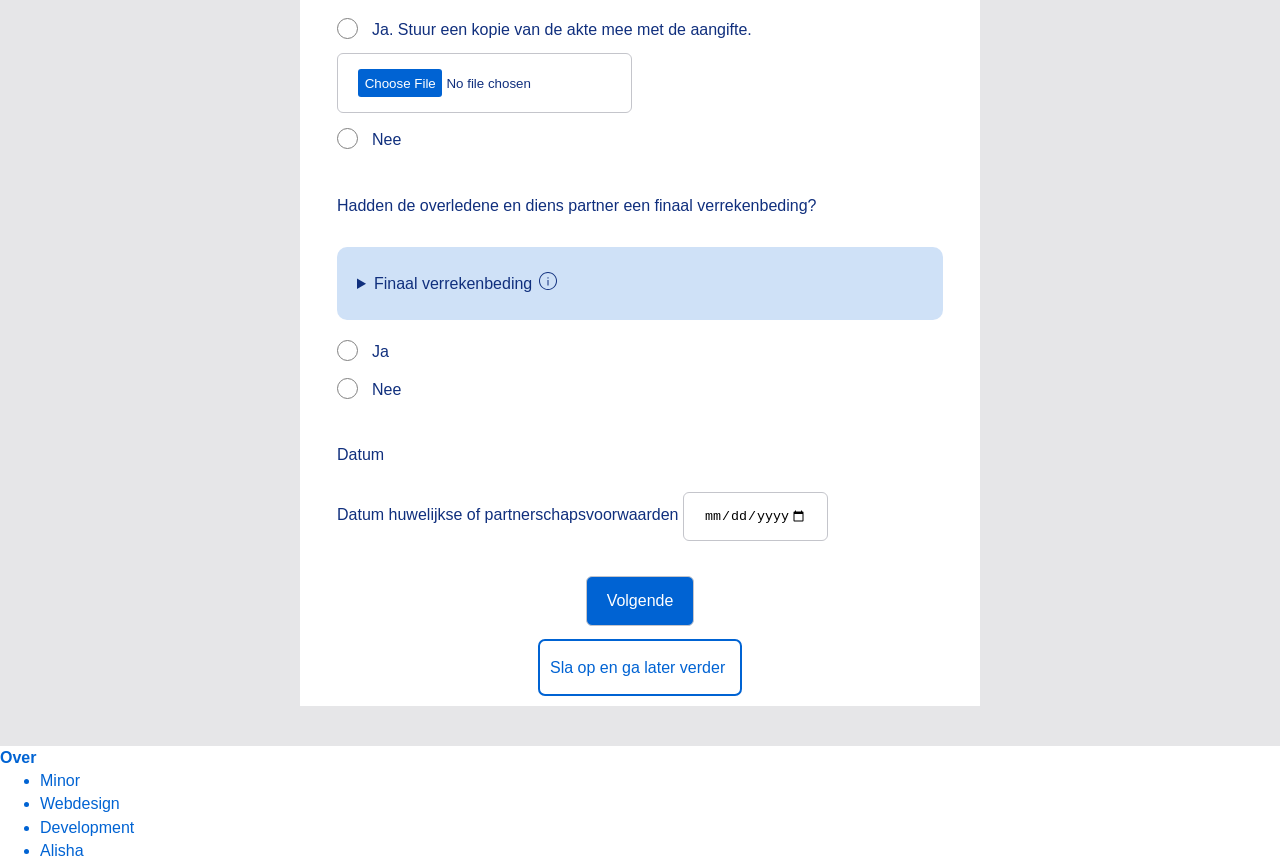
==== commit 9b9c747c: "rise and grind" ====
--- a/index.html
+++ b/index.html
@@ -66,17 +66,19 @@
 						<summary>Wat is een echtgenoot of geregistreerde partner?<img src="img/info.svg" alt="info"></summary>
 						Een echtgenoot en een geregistreerd partner zijn beiden personen met wie u een wettelijk erkende relatie heeft aangegaan.
 						Een echtgenoot of geregistreerde partner zijn, is niet hetzelfde als:
-						Samenwonen met een notarieel samenlevingscontract of
-						samen met een huisgenoot op hetzelfde adres staan ingeschreven in de Basisregistratie Personen (BRP) van de gemeente
+						<ul>
+							<li>Samenwonen met een notarieel samenlevingscontract</li>
+							<li>samen met een huisgenoot op hetzelfde adres staan ingeschreven in de Basisregistratie Personen (BRP) van de gemeente</li>
+						</ul>
 					</details>
 					<label>
 						Ja
-						<input required type="radio" name="overledene-getrouwd">
+						<input required type="radio" value="overledene-getrouwd-ja" name="overledene-getrouwd">
 						<span class="checkmark"></span>
 					</label>
 					<label>
 						Nee
-						<input required type="radio" name="overledene-getrouwd" id="overledene-getrouwd" title="Vul 1 van deze antwoorden in om verder te gaan">
+						<input required type="radio" name="overledene-getrouwd" value="overledene-getrouwd-nee" id="overledene-getrouwd" title="Vul 1 van deze antwoorden in om verder te gaan">
 						<span class="checkmark"></span>
 					</label>
 					<p class="error" id="error-overledene-getrouwd"></p>
@@ -136,11 +138,11 @@
 				</fieldset>
 
 			</fieldset>
+			<input type="submit" value="Volgende">
 			<label class="for-later">Sla op en ga later verder
 				<input type="radio" value="sla-op">
 			</label>
 			<mark></mark>
-			<input type="submit" value="Volgende">
 		</form>
 	</main>
 	<footer>
--- a/styles/style.css
+++ b/styles/style.css
@@ -19,7 +19,7 @@
 
 body {
 	color: var(--ns-blue);
-	line-height: 145%;
+	line-height: 200%;
 }
 
 header {
@@ -58,7 +58,7 @@
 nav ol li a {
 	bottom: 40px;
 	position: absolute;
-	padding: 160px 0 0 0;
+	padding: 80px 0 0 0;
 	color: var(--btn);
 }
 
@@ -108,7 +108,8 @@
 	border-bottom: 2px solid var(--invalid);
 }
 
-:user-valid {
+
+:user-valid:not([value="submit"]) {
 	border-bottom: 2px solid var(--valid);
 	background-image: url(../img/Green-check-mark.png);
 	background-repeat: no-repeat;
@@ -147,6 +148,7 @@
 input[type='submit'] {
 	background-color: var(--btn);
 	color: var(--white);
+	font-size: 16px;
 	&:hover {
 		cursor: pointer;
 	}
@@ -190,6 +192,7 @@
   -ms-user-select: none;
   user-select: none;
 }
+
 /* Create a custom radio button w3schools */
 /* Hide the browser's default radio button */
 label input[type='radio'] {
@@ -279,26 +282,27 @@
 
 fieldset:has([value="overledene-getrouwd-nee"]:checked) + .b,
 fieldset:has([value="overledene-getrouwd-nee"]:checked) ~ .c,
-fieldset:has([value="overledene-getrouwd-nee"]:checked) ~ .d {
+fieldset:has([value="overledene-getrouwd-nee"]:checked) ~ .d,
+fieldset:has([value="notariële-akte-nee"]:checked) ~ .c,
+fieldset:has([value="notariële-akte-nee"]:checked) ~ .d,
+fieldset:has([value="kinderen-nee"]:checked) ~ .e,
+fieldset:has([value="kinderen-nee"]:checked) ~ .f,
+fieldset:has([value="kinderen-overleden-nee"]:checked) ~ .f,
+fieldset:has([value="overledene-testament-nee"]:checked) ~ .g
+{
   display: none;
 }
 
-fieldset:has([value="notariële-akte-nee"]:checked) ~ .c,
-fieldset:has([value="notariële-akte-nee"]:checked) ~ .d {
+#show-bsn-input,
+#show-beconnummer-input, 
+#show-protonummer-input {
   display: none;
 }
 
-fieldset:has([value="kinderen-nee"]:checked) ~ .e,
-fieldset:has([value="kinderen-nee"]:checked) ~ .f {
-	display: none;
-}
-
-fieldset:has([value="kinderen-overleden-nee"]:checked) ~ .f {
-	display: none;
-}
-
-fieldset:has([value="overledene-testament-nee"]:checked) ~ .g {
-	display: none;
+body:has([value="gemachtigde-bsn"]:checked) #show-bsn-input,
+body:has([value="gemachtigde-beconnummer"]:checked) #show-beconnummer-input,
+body:has([value="gemachtigde-protonummer"]:checked) #show-protonummer-input {
+  display: block;
 }
 
 mark {
@@ -325,33 +329,24 @@
 }
 
 .for-later {
-	background-color: var(--ns-yellow);
+	background-color: var(--white);
 	color: var(--btn);
-	padding: 10px !important;
-	margin: 10px;
+	outline: 2px var(--btn) solid;
+	padding: 15px 10px !important;
 	border-radius: 5px;
 	width: 200px;
+	font-size: 16px;
+	align-items: center;
 	input {
 		display: none;
 	}
 }
 
 body:has([value="sla-op"]:checked) mark::after {
-  content: "Uw antwoorden zijn opgeslagen";
-}
-
-.change-answer-btn {
-	background-color: var(--ns-yellow);
-	color: var(--btn);
-	padding: 10px;
-	border-radius: 5px;
-	width: 190px;
-	&:hover {
-		cursor: pointer;
-	}
-	input {
-		display: none;
-	}
+  content: "Uw antwoorden zijn opgeslagen!";
+  background-color: #05a88737;
+  padding: 10px;
+  border-radius: 5px;
 }
 
 .change-answers {
@@ -361,7 +356,6 @@
 body:has([value="show-input-to-fix"]:checked) .change-answers {
   display: block;
 }
-
 
 @keyframes --pop-in {
 	0% {
@@ -373,6 +367,10 @@
 }
 
 @media (min-width: 640px) {
+	body {
+		line-height: 145%;
+	}
+
 	form {
 		width: 600px;
 		padding: 0 25px;
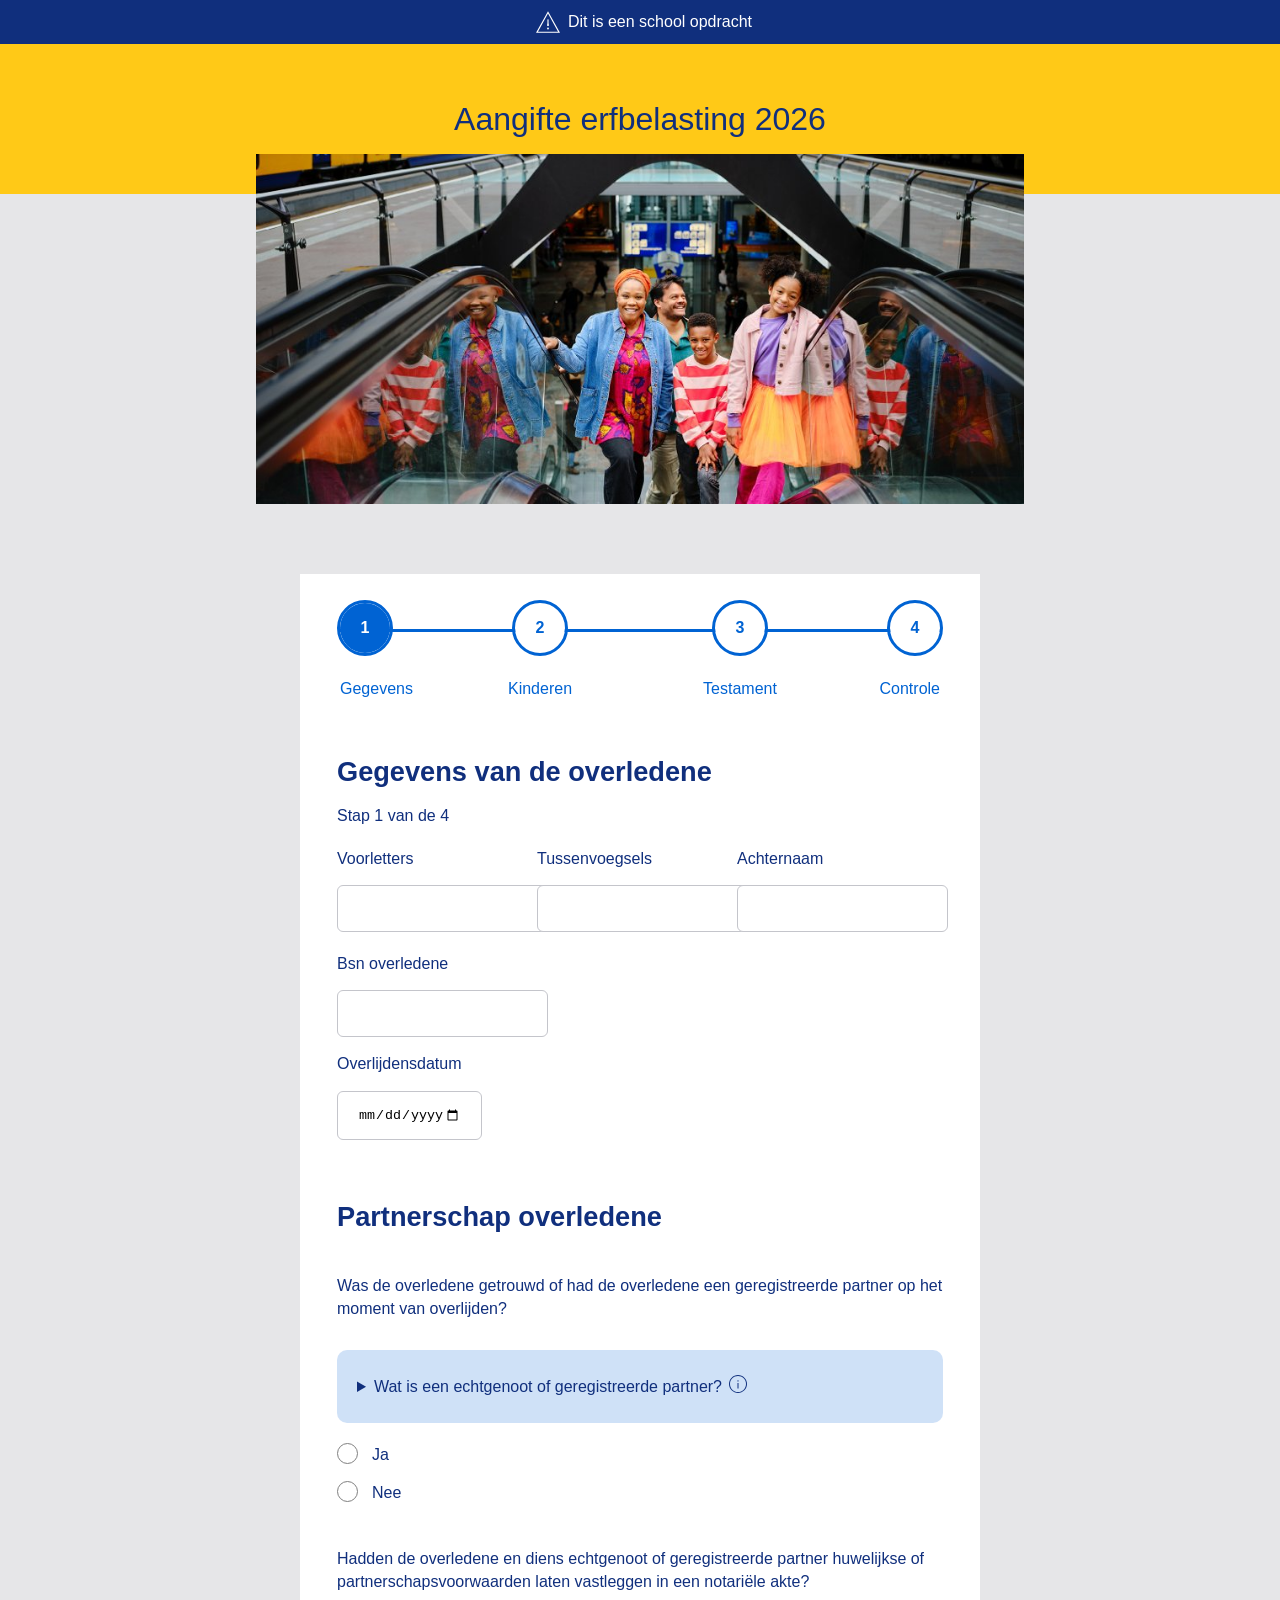
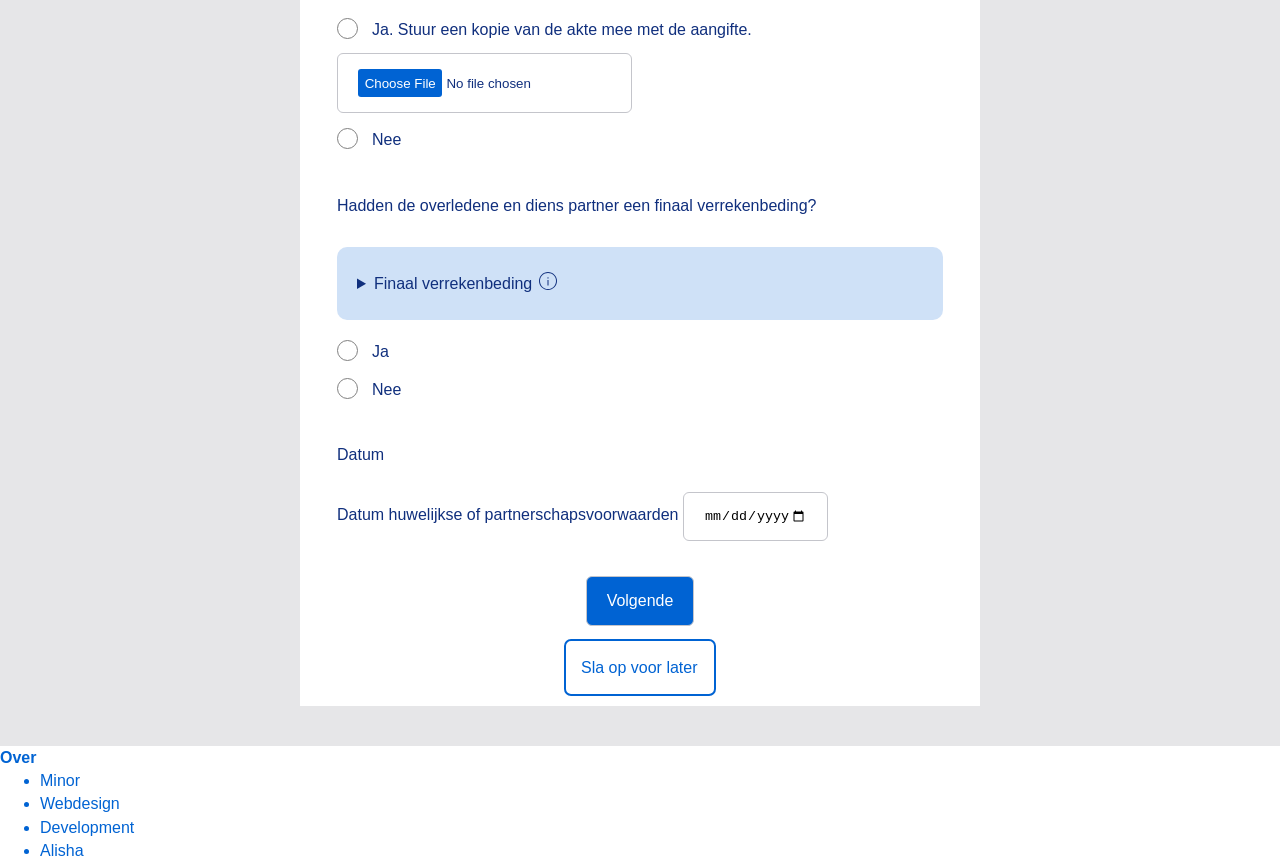
==== commit d55f82a0: "update" ====
--- a/index.html
+++ b/index.html
@@ -139,7 +139,7 @@
 
 			</fieldset>
 			<input type="submit" value="Volgende">
-			<label class="for-later">Sla op en ga later verder
+			<label class="for-later">Sla op voor later
 				<input type="radio" value="sla-op">
 			</label>
 			<mark></mark>
--- a/styles/style.css
+++ b/styles/style.css
@@ -19,7 +19,7 @@
 
 body {
 	color: var(--ns-blue);
-	line-height: 200%;
+	line-height: 230%;
 }
 
 header {
@@ -109,7 +109,7 @@
 }
 
 
-:user-valid:not([value="submit"]) {
+input:not([type="submit"]):user-valid {
 	border-bottom: 2px solid var(--valid);
 	background-image: url(../img/Green-check-mark.png);
 	background-repeat: no-repeat;
@@ -311,8 +311,10 @@
 }
 
 .card {
-	background-color: var(--ns-yellow);
-	padding: 20px;
+	background-color: #05a88737;
+	margin-top: 100px;
+	padding: 60px;
+	line-height: 40px;
 }
 
 .error {
@@ -332,7 +334,21 @@
 	background-color: var(--white);
 	color: var(--btn);
 	outline: 2px var(--btn) solid;
-	padding: 15px 10px !important;
+	padding: 15px !important;
+	border-radius: 5px;
+	width: 148px;
+	font-size: 16px;
+	align-items: center;
+	input {
+		display: none;
+	}
+}
+
+.pas-aan {
+	background-color: var(--white);
+	color: var(--btn);
+	outline: 2px var(--btn) solid;
+	padding: 15px !important;
 	border-radius: 5px;
 	width: 200px;
 	font-size: 16px;
@@ -341,7 +357,6 @@
 		display: none;
 	}
 }
-
 body:has([value="sla-op"]:checked) mark::after {
   content: "Uw antwoorden zijn opgeslagen!";
   background-color: #05a88737;
@@ -367,6 +382,10 @@
 }
 
 @media (min-width: 640px) {
+	h1 {
+		line-height: 300%;
+	}
+
 	body {
 		line-height: 145%;
 	}
